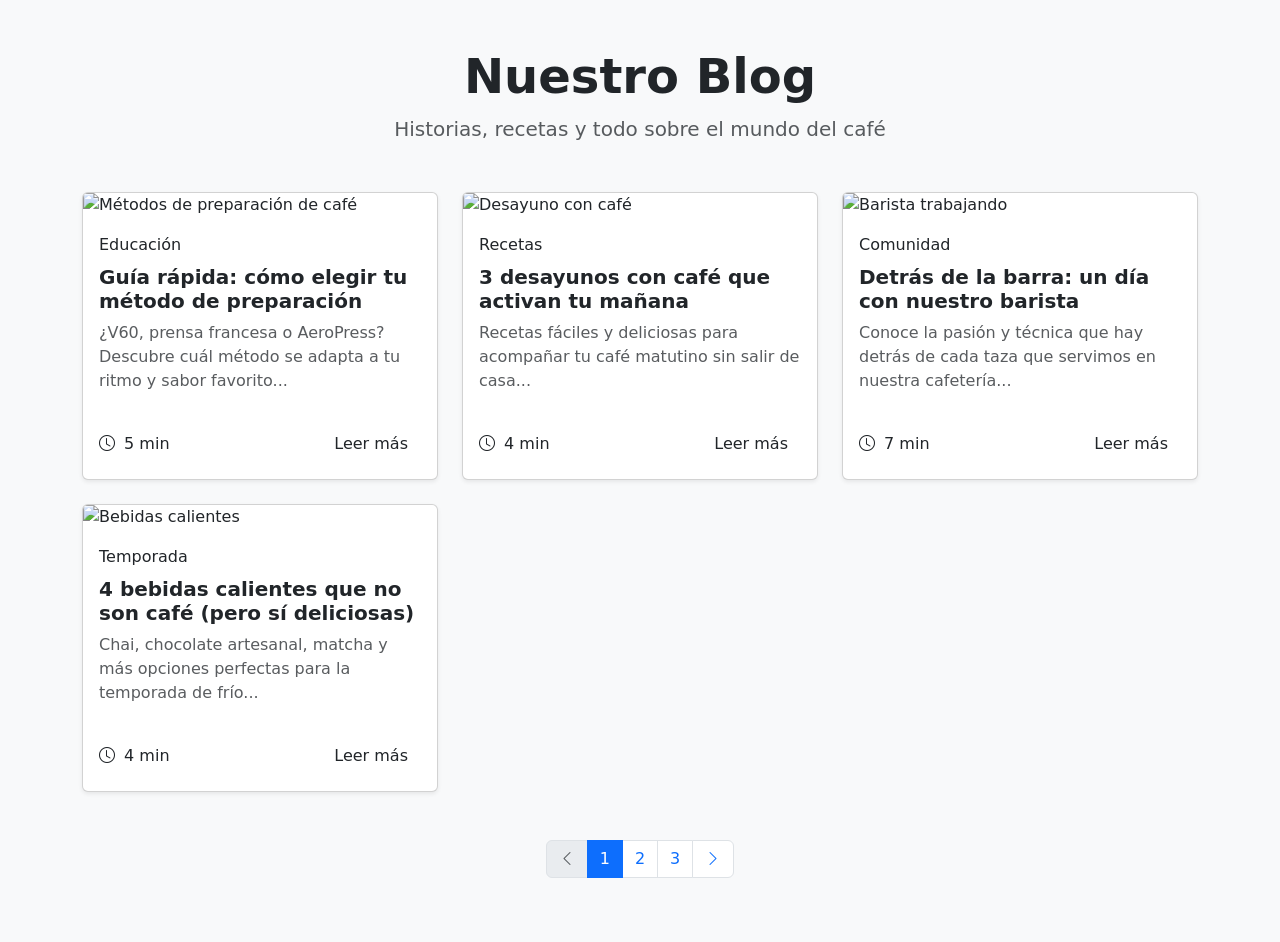
==== blog.html @ b59496db "Se agrega las paginas blog y contacto" ====
<!DOCTYPE html>
<html lang="es">
<head>
  <meta charset="UTF-8">
  <meta name="viewport" content="width=device-width, initial-scale=1.0">
  <title>Blog - Tu Cafetería</title>
  <!-- Bootstrap 5 CSS -->
  <link href="https://cdn.jsdelivr.net/npm/bootstrap@5.3.0/dist/css/bootstrap.min.css" rel="stylesheet">
  <!-- Bootstrap Icons -->
  <link rel="stylesheet" href="https://cdn.jsdelivr.net/npm/bootstrap-icons@1.10.0/font/bootstrap-icons.css">

</head>
<body class="bg-light">

<div class="container py-5">
  <!-- Encabezado del Blog -->
  <div class="text-center mb-5">
    <h1 class="display-5 fw-bold text-dark">Nuestro Blog</h1>
    <p class="lead text-muted">Historias, recetas y todo sobre el mundo del café</p>
  </div>

  <!-- Grid de Cards -->
  <div class="row g-4">
    
    <!-- Card 1 -->
    <div class="col-md-6 col-lg-4">
      <div class="card blog-card h-100 shadow-sm">
        <img src="https://images.unsplash.com/photo-1495474472287-4d71bcdd2085?w=600" class="card-img-top" alt="Métodos de preparación de café">
        <div class="card-body d-flex flex-column">
          <span class="card-category mb-2">Educación</span>
          <h5 class="card-title fw-bold">Guía rápida: cómo elegir tu método de preparación</h5>
          <p class="card-text text-muted flex-grow-1">
            ¿V60, prensa francesa o AeroPress? Descubre cuál método se adapta a tu ritmo y sabor favorito...
          </p>
          <div class="d-flex justify-content-between align-items-center mt-3">
            <span class="reading-time"><i class="bi bi-clock me-1"></i> 5 min</span>
            <a href="#" class="btn btn-coffee">Leer más</a>
          </div>
        </div>
      </div>
    </div>

    <!-- Card 2 -->
    <div class="col-md-6 col-lg-4">
      <div class="card blog-card h-100 shadow-sm">
        <img src="https://images.unsplash.com/photo-1511537632536-b7a5758088b2?w=600" class="card-img-top" alt="Desayuno con café">
        <div class="card-body d-flex flex-column">
          <span class="card-category mb-2">Recetas</span>
          <h5 class="card-title fw-bold">3 desayunos con café que activan tu mañana</h5>
          <p class="card-text text-muted flex-grow-1">
            Recetas fáciles y deliciosas para acompañar tu café matutino sin salir de casa...
          </p>
          <div class="d-flex justify-content-between align-items-center mt-3">
            <span class="reading-time"><i class="bi bi-clock me-1"></i> 4 min</span>
            <a href="#" class="btn btn-coffee">Leer más</a>
          </div>
        </div>
      </div>
    </div>

    <!-- Card 3 -->

    <!-- Card 4 -->
    <div class="col-md-6 col-lg-4">
      <div class="card blog-card h-100 shadow-sm">
        <img src="" class="card-img-top" alt="Barista trabajando">
        <div class="card-body d-flex flex-column">
          <span class="card-category mb-2">Comunidad</span>
          <h5 class="card-title fw-bold">Detrás de la barra: un día con nuestro barista</h5>
          <p class="card-text text-muted flex-grow-1">
            Conoce la pasión y técnica que hay detrás de cada taza que servimos en nuestra cafetería...
          </p>
          <div class="d-flex justify-content-between align-items-center mt-3">
            <span class="reading-time"><i class="bi bi-clock me-1"></i> 7 min</span>
            <a href="#" class="btn btn-coffee">Leer más</a>
          </div>
        </div>
      </div>
    </div>

    <!-- Card 5 -->
    <div class="col-md-6 col-lg-4">
      <div class="card blog-card h-100 shadow-sm">
        <img src="https://images.unsplash.com/photo-1572442388796-11668a67e53d?w=600" class="card-img-top" alt="Bebidas calientes">
        <div class="card-body d-flex flex-column">
          <span class="card-category mb-2">Temporada</span>
          <h5 class="card-title fw-bold">4 bebidas calientes que no son café (pero sí deliciosas)</h5>
          <p class="card-text text-muted flex-grow-1">
            Chai, chocolate artesanal, matcha y más opciones perfectas para la temporada de frío...
          </p>
          <div class="d-flex justify-content-between align-items-center mt-3">
            <span class="reading-time"><i class="bi bi-clock me-1"></i> 4 min</span>
            <a href="#" class="btn btn-coffee">Leer más</a>
          </div>
        </div>
      </div>
    </div>

    <!-- Card 6 -->
  
  </div>

  <!-- Paginación -->
  <nav class="mt-5 d-flex justify-content-center">
    <ul class="pagination">
      <li class="page-item disabled">
        <a class="page-link" href="#"><i class="bi bi-chevron-left"></i></a>
      </li>
      <li class="page-item active"><a class="page-link" href="#">1</a></li>
      <li class="page-item"><a class="page-link" href="#">2</a></li>
      <li class="page-item"><a class="page-link" href="#">3</a></li>
      <li class="page-item">
        <a class="page-link" href="#"><i class="bi bi-chevron-right"></i></a>
      </li>
    </ul>
  </nav>
</div>

<!-- Bootstrap 5 JS Bundle -->
<script src="https://cdn.jsdelivr.net/npm/bootstrap@5.3.0/dist/js/bootstrap.bundle.min.js"></script>

</body>
</html>
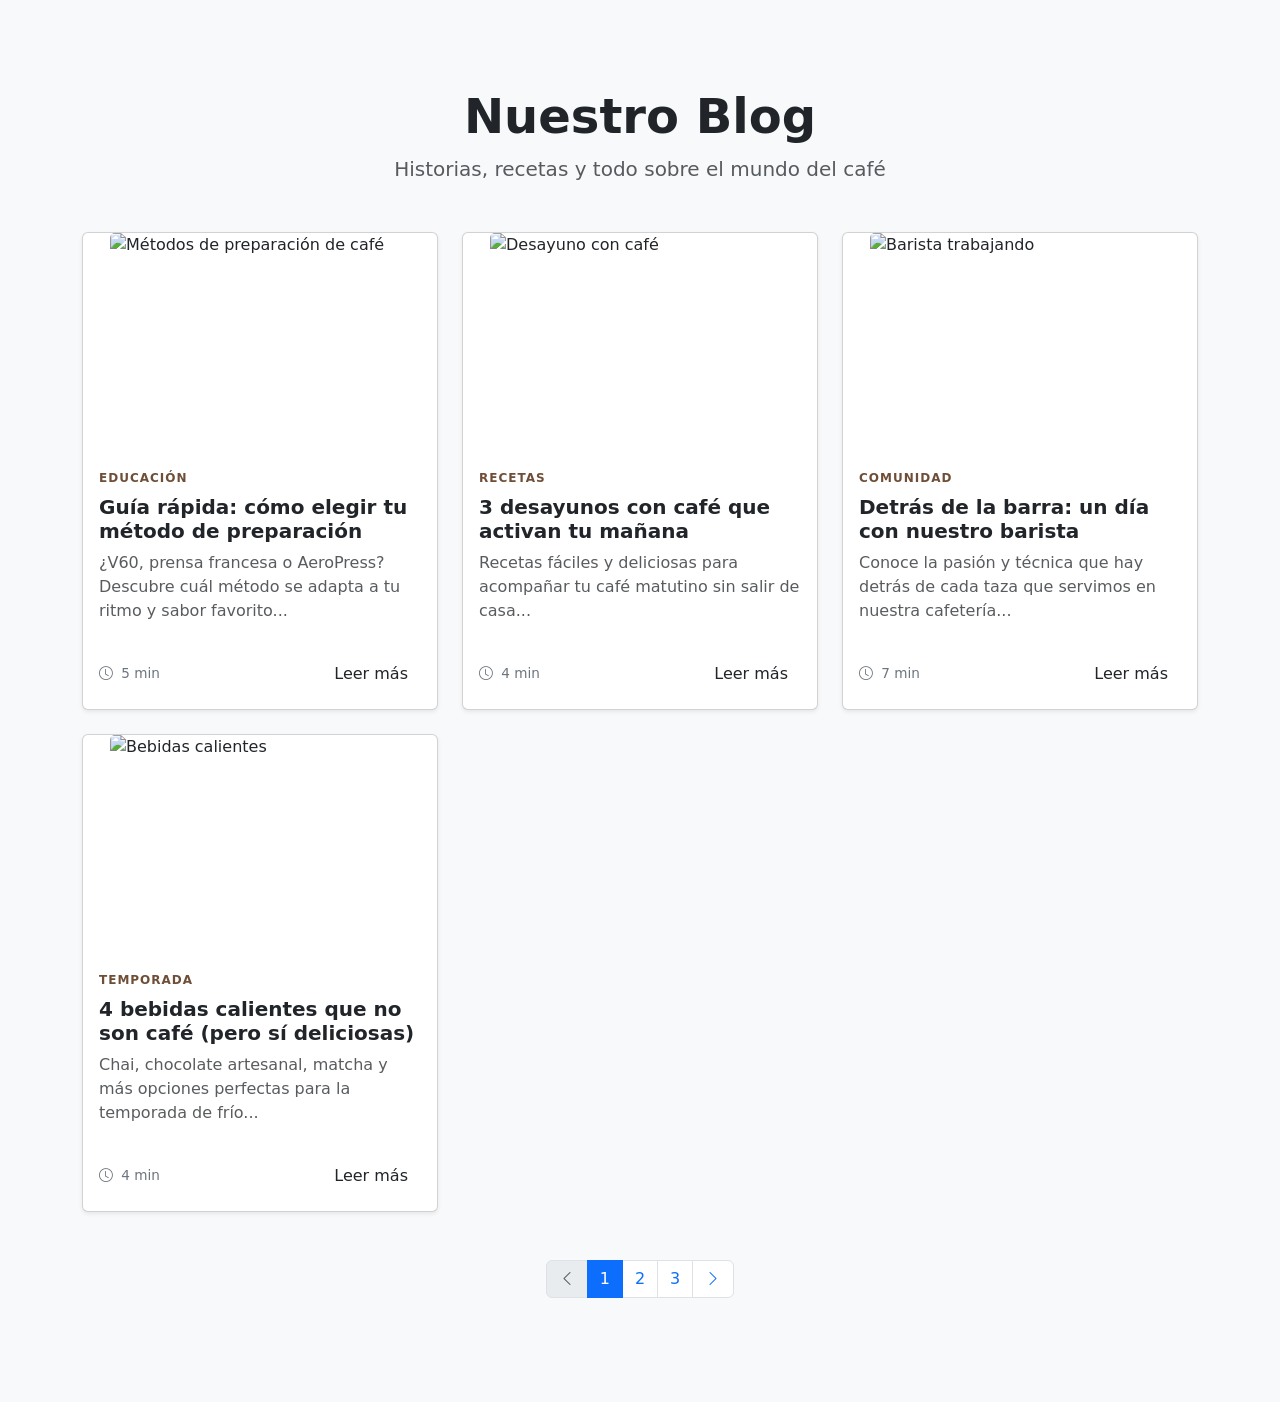
==== commit f486d234: "se agrega la pagina blog" ====
--- a/blog.html
+++ b/blog.html
@@ -4,6 +4,7 @@
   <meta charset="UTF-8">
   <meta name="viewport" content="width=device-width, initial-scale=1.0">
   <title>Blog - Tu Cafetería</title>
+   <link rel="stylesheet" href="./styles.css">
   <!-- Bootstrap 5 CSS -->
   <link href="https://cdn.jsdelivr.net/npm/bootstrap@5.3.0/dist/css/bootstrap.min.css" rel="stylesheet">
   <!-- Bootstrap Icons -->
--- a/styles.css
+++ b/styles.css
@@ -0,0 +1,97 @@
+body {
+    font-family: Arial, sans-serif;
+    text-align: center;
+    background-color: #f7f1e3;
+    padding: 40px;
+}
+
+.parrafo {
+  color:black;
+  font-size:20px;
+}
+
+#titulo:hover{
+    color:chocolate;
+    font-weight: bold;
+}
+
+img {
+  max-width: 300px;
+  border-radius: 5px;
+   margin: auto;
+}
+
+.subtitulo:hover{
+     color:chocolate;
+    font-weight: bold;
+}
+
+.caja {
+  width: 800px;              /* [width](ca://s?q=Propiedad_width_en_CSS): ancho del grupo */
+  margin: 10px auto;         /* [margin](ca://s?q=Propiedad_margin_en_CSS): centrado horizontal */
+  padding: 10px;             /* [padding](ca://s?q=Propiedad_padding_en_CSS): espacio interno */
+  border: 1px solid #111;    /* [border](ca://s?q=Propiedad_border_en_CSS): marco alrededor */
+   /* color de fondo */
+  text-align: center;        /* centra los botones dentro */
+}
+
+.whatsapp-float {
+  position: fixed;
+  bottom: 20px;
+  right: 20px;
+  background: #25D366;
+  color: white;
+  width: 56px;
+  height: 56px;
+  border-radius: 50%;
+  display: flex;
+  align-items: center;
+  justify-content: center;
+  font-size: 24px;
+  box-shadow: 0 4px 12px rgba(0,0,0,0.15);
+  text-decoration: none;
+  z-index: 1000;
+  transition: transform 0.2s;
+}
+.whatsapp-float:hover { transform: scale(1.05); }
+
+#btn{
+    background-color: #25D366;
+}
+.blog-card {
+      transition: transform 0.3s ease, box-shadow 0.3s ease;
+      border: none;
+      border-radius: 10px;
+      overflow: hidden;
+    }
+    .blog-card:hover {
+      transform: translateY(-5px);
+      box-shadow: 0 10px 30px rgba(0,0,0,0.15);
+    }
+    .blog-card img {
+      height: 220px;
+      object-fit: cover;
+    }
+    .card-category {
+      font-size: 0.75rem;
+      text-transform: uppercase;
+      letter-spacing: 1px;
+      color: #6f4e37; /* Color café */
+      font-weight: 600;
+    }
+    .btn-coffee {
+      background-color: #6f4e37;
+      color: white;
+      border: none;
+      padding: 8px 20px;
+      border-radius: 20px;
+      transition: background-color 0.3s;
+    }
+    .btn-coffee:hover {
+      background-color: #4a3428;
+      color: white;
+    }
+    .reading-time {
+      font-size: 0.85rem;
+      color: #6c757d;
+    }
